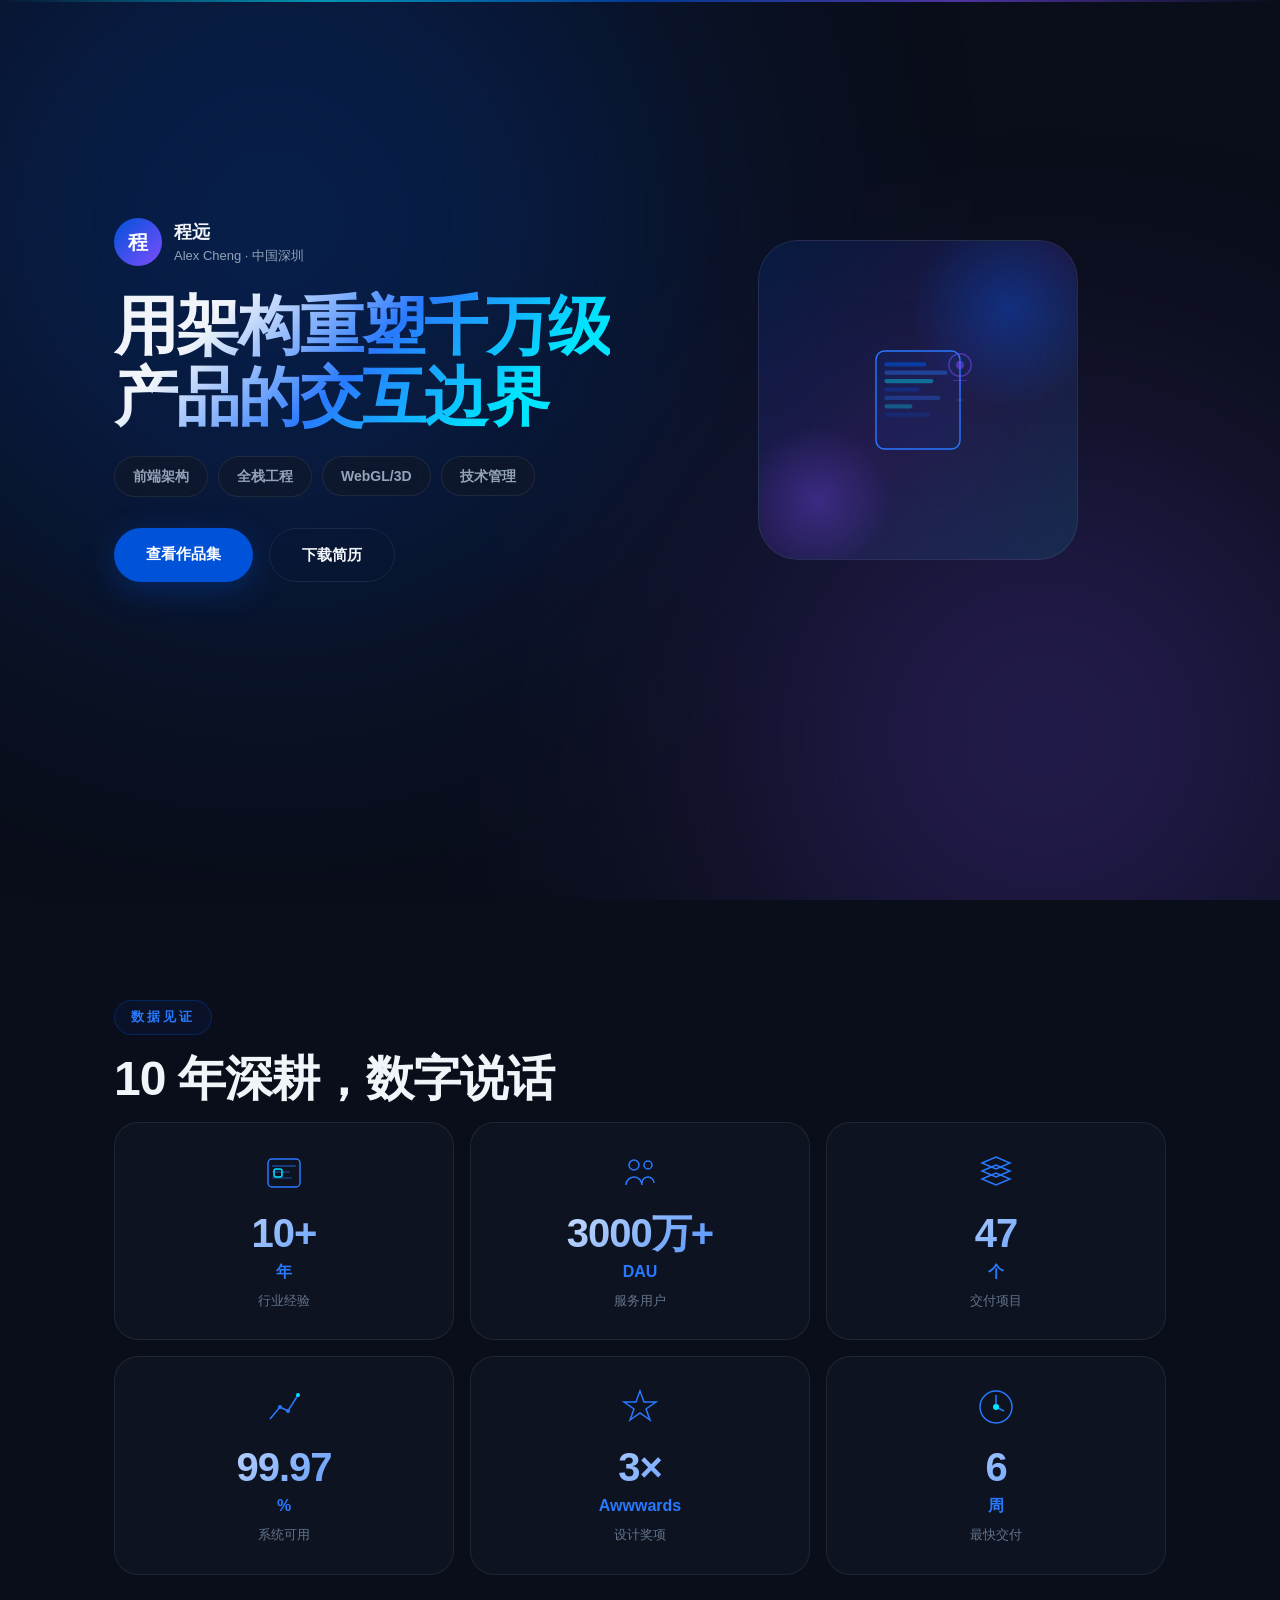
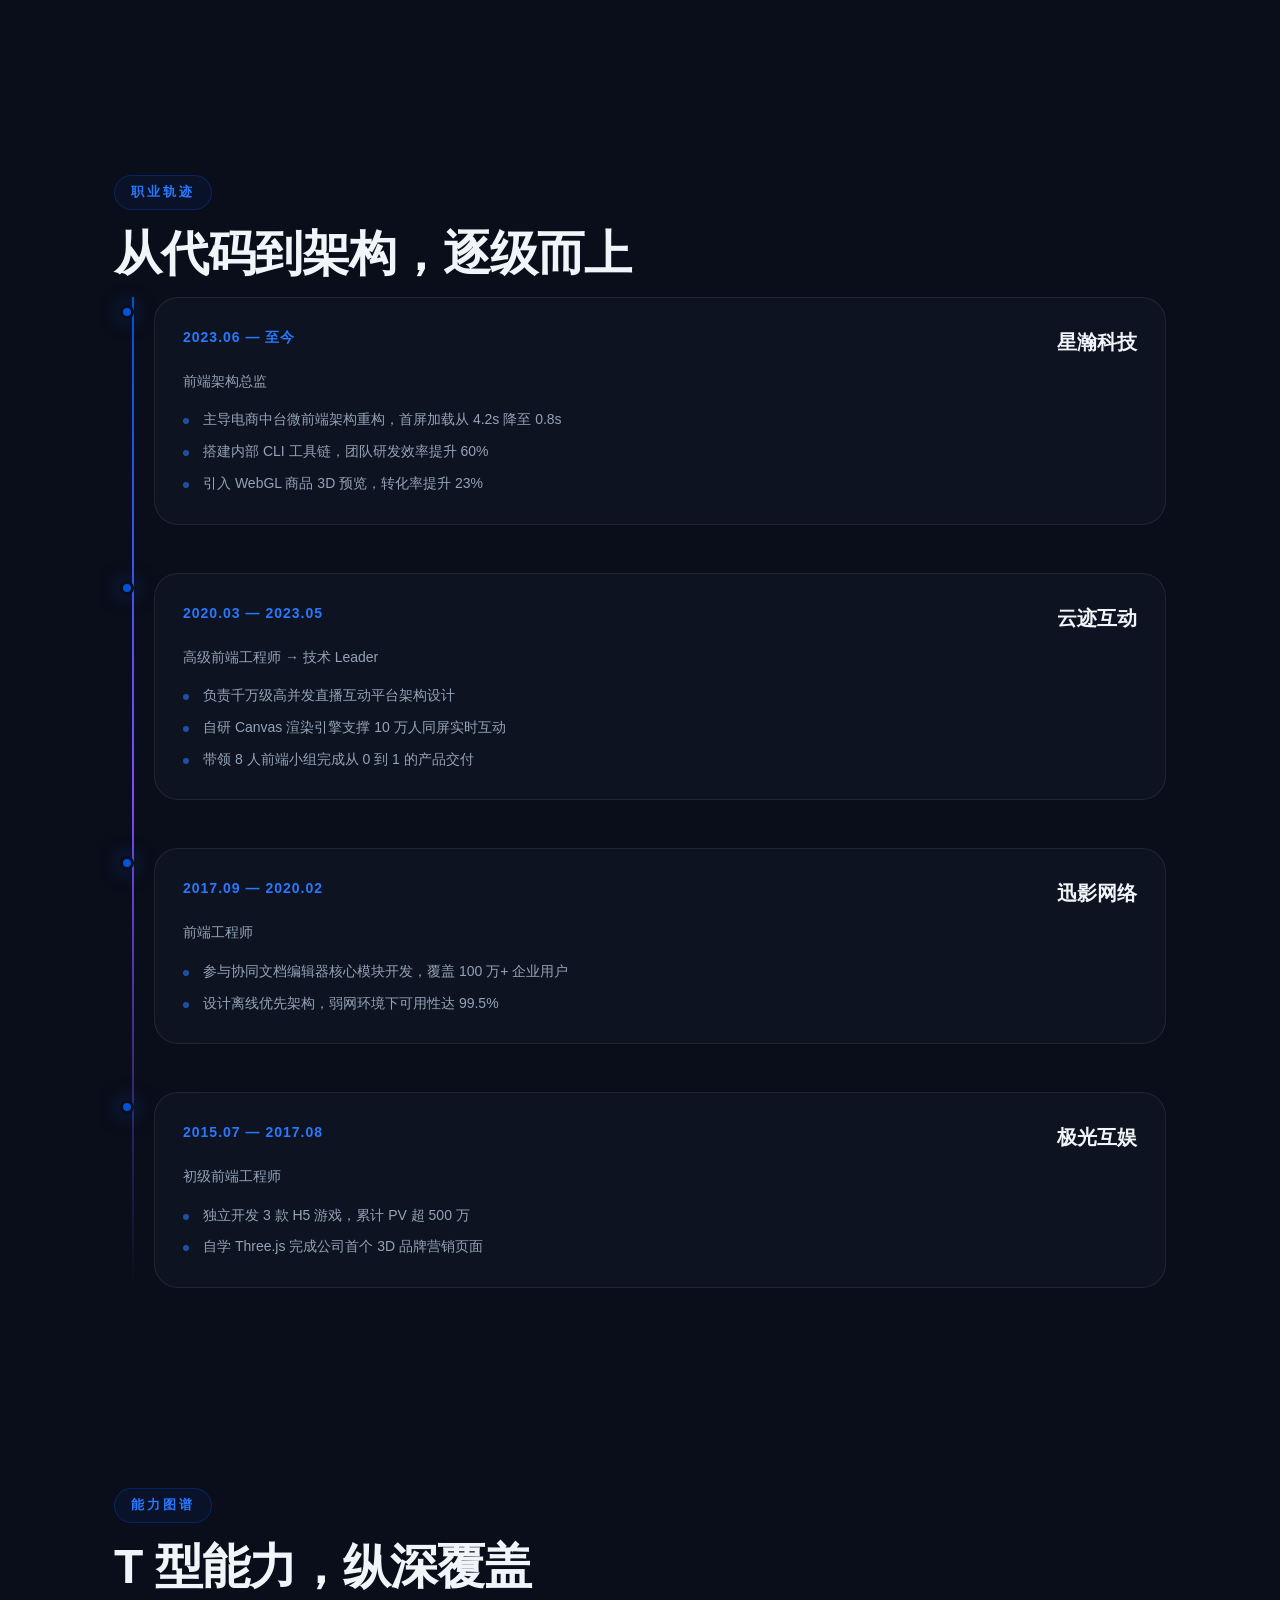
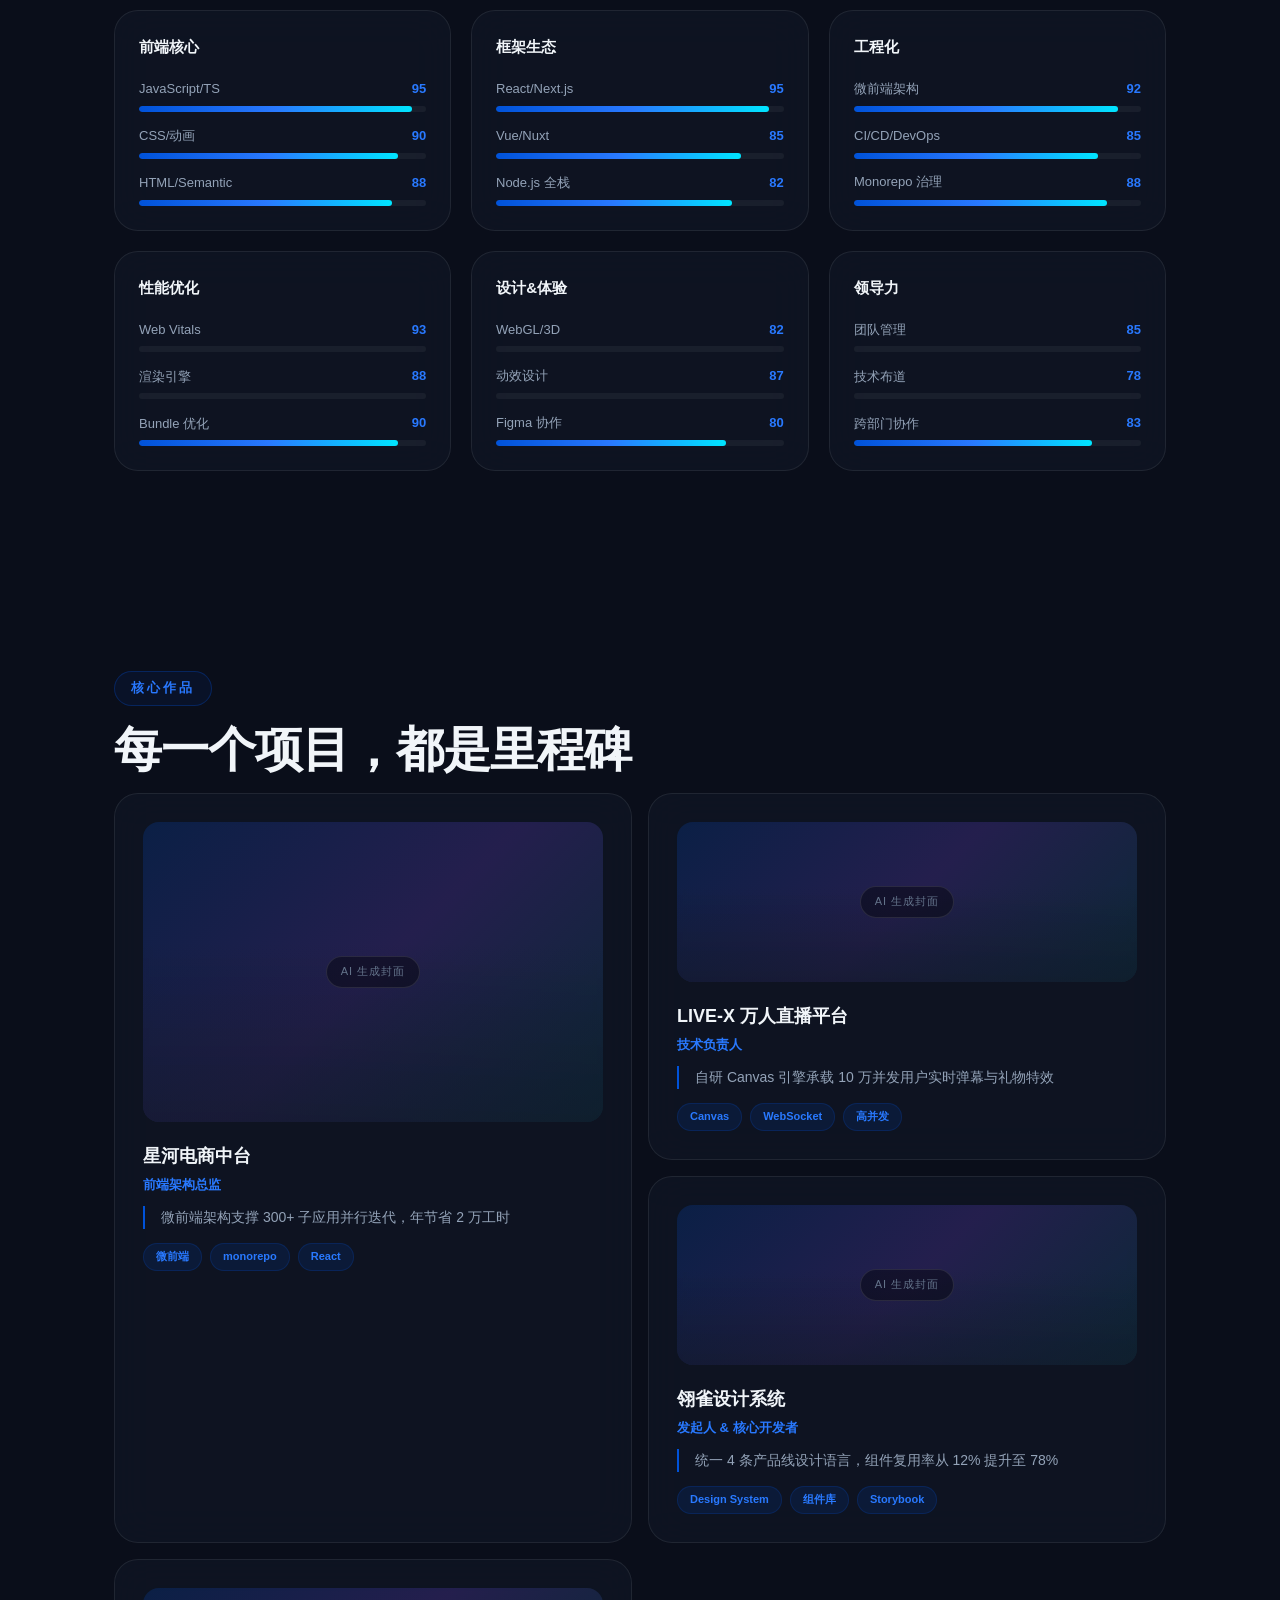
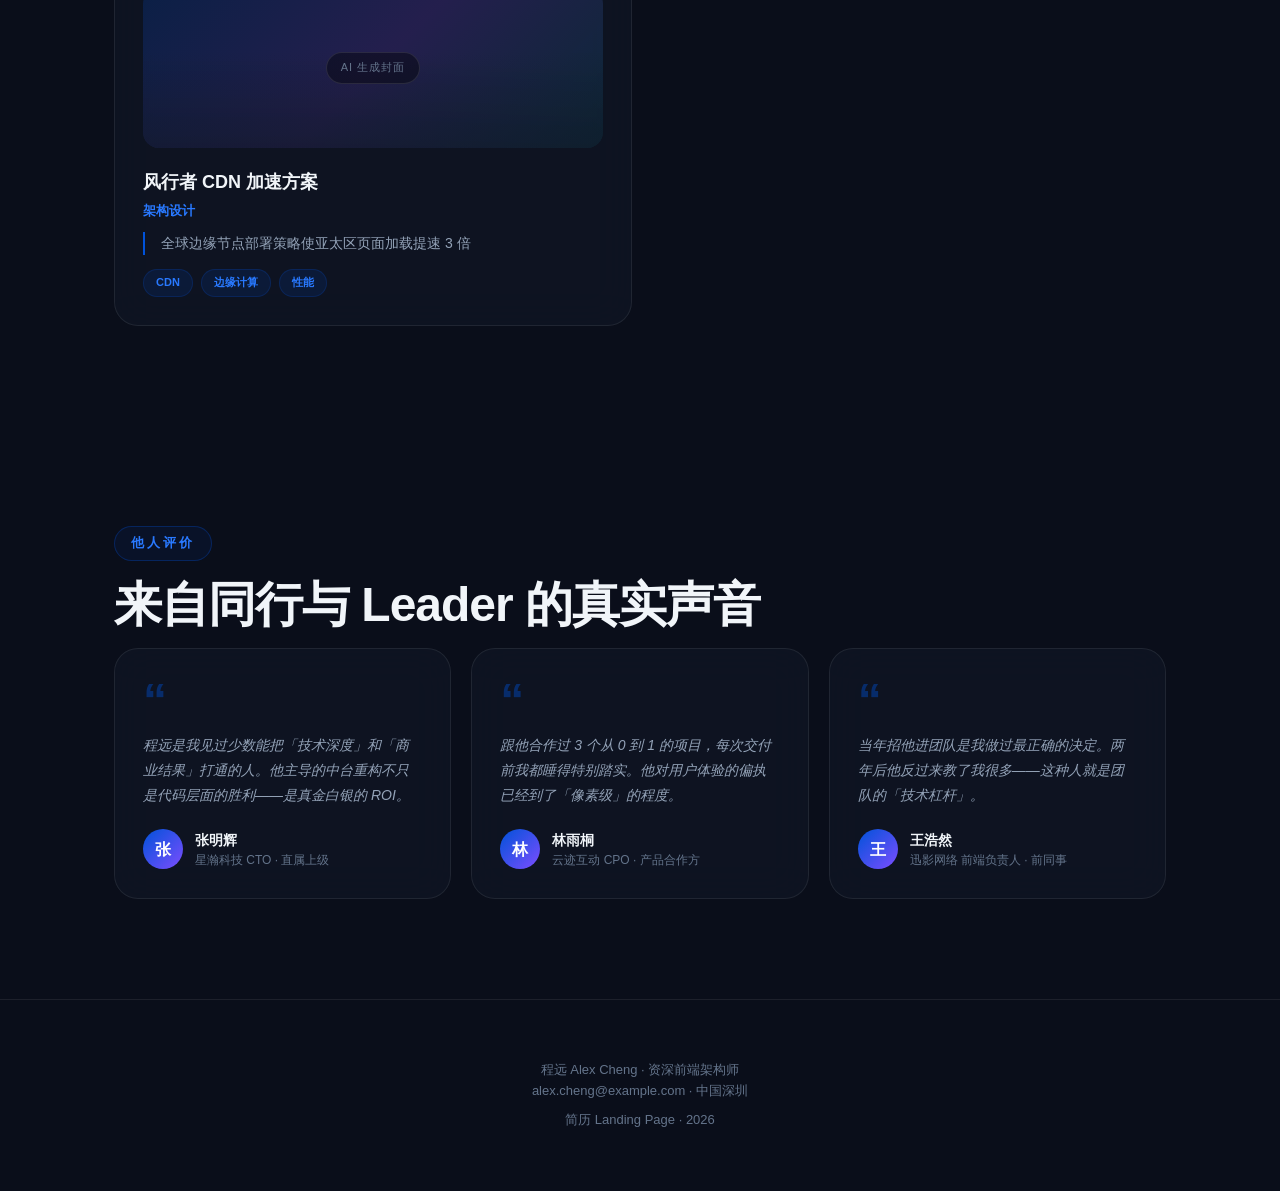
==== output.html @ d4f2538b "初始版本：第一个存档点" ====
<!DOCTYPE html>
<html lang="zh-CN">
<head>
<meta charset="UTF-8">
<meta name="viewport" content="width=device-width, initial-scale=1.0">
<meta name="description" content="程远 Alex Cheng - 资深前端架构师，10年深耕千万级产品交互边界">
<title>程远 Alex Cheng — 前端架构师</title>
<style>
/* ============================================================
   RESET & BASE
   ============================================================ */
*, *::before, *::after { box-sizing: border-box; margin: 0; padding: 0; }

:root {
  --color-primary: #0052D9;
  --color-primary-glow: #2979FF;
  --color-aurora-teal: #00E5FF;
  --color-aurora-purple: #7C4DFF;
  --color-aurora-pink: #FF4081;
  --color-bg-deep: #0A0E1A;
  --color-bg-mid: #111827;
  --color-bg-card: rgba(17, 24, 39, 0.6);
  --color-border: rgba(255, 255, 255, 0.08);
  --color-text-primary: #F1F5F9;
  --color-text-secondary: #94A3B8;
  --color-text-muted: #64748B;
  --radius-sm: 8px;
  --radius-md: 16px;
  --radius-lg: 24px;
  --radius-xl: 32px;
  --font-stack: -apple-system, BlinkMacSystemFont, "Segoe UI", "PingFang SC", "Hiragino Sans GB", "Microsoft YaHei", "Helvetica Neue", Helvetica, Arial, sans-serif;
  --transition-fast: 200ms cubic-bezier(0.16, 1, 0.3, 1);
  --transition-smooth: 400ms cubic-bezier(0.16, 1, 0.3, 1);
}

html { scroll-behavior: smooth; }

body {
  font-family: var(--font-stack);
  background: var(--color-bg-deep);
  color: var(--color-text-primary);
  line-height: 1.6;
  overflow-x: hidden;
  -webkit-font-smoothing: antialiased;
  -moz-osx-font-smoothing: grayscale;
}

::-webkit-scrollbar { width: 6px; }
::-webkit-scrollbar-track { background: var(--color-bg-deep); }
::-webkit-scrollbar-thumb { background: var(--color-text-muted); border-radius: 3px; }

/* ============================================================
   AURORA BACKGROUND
   ============================================================ */
.aurora-bg {
  position: fixed; inset: 0; z-index: 0; pointer-events: none; overflow: hidden;
}
.aurora-bg::before, .aurora-bg::after {
  content: ''; position: absolute;
  border-radius: 50%;
  filter: blur(140px);
  opacity: 0.25;
  animation: aurora-drift 20s ease-in-out infinite alternate;
}
.aurora-bg::before {
  width: 800px; height: 800px;
  background: var(--color-primary);
  top: -20%; left: -10%;
  animation-delay: 0s;
}
.aurora-bg::after {
  width: 600px; height: 600px;
  background: var(--color-aurora-purple);
  bottom: -15%; right: -5%;
  animation-delay: -10s;
  animation-duration: 25s;
}

@keyframes aurora-drift {
  0% { transform: translate(0, 0) scale(1); }
  33% { transform: translate(60px, -40px) scale(1.15); }
  66% { transform: translate(-30px, 30px) scale(0.95); }
  100% { transform: translate(40px, -20px) scale(1.05); }
}

.aurora-ribbon {
  position: fixed; top: 0; left: 0; width: 100%; height: 2px;
  background: linear-gradient(90deg, transparent, var(--color-aurora-teal), var(--color-primary), var(--color-aurora-purple), transparent);
  z-index: 10; opacity: 0.6;
  animation: ribbon-slide 8s linear infinite;
}
@keyframes ribbon-slide { 0% { transform: translateX(-100%); } 100% { transform: translateX(100%); } }

/* ============================================================
   LAYOUT
   ============================================================ */
.page-wrap { position: relative; z-index: 1; }
.container { max-width: 1100px; margin: 0 auto; padding: 0 24px; }

section { padding: 100px 0; position: relative; }

.section-label {
  display: inline-block;
  font-size: 13px; font-weight: 600; letter-spacing: 3px; text-transform: uppercase;
  color: var(--color-primary-glow);
  margin-bottom: 16px;
  border: 1px solid rgba(0, 82, 217, 0.3);
  padding: 6px 16px; border-radius: 50px;
  background: rgba(0, 82, 217, 0.08);
}
.section-title {
  font-size: clamp(28px, 5vw, 48px); font-weight: 800; letter-spacing: -1px;
  line-height: 1.15; margin-bottom: 16px; color: var(--color-text-primary);
}

/* ============================================================
   HERO CARD
   ============================================================ */
.hero-section {
  min-height: 100vh; display: flex; align-items: center; padding-top: 0;
}
.hero-grid { display: grid; grid-template-columns: 1fr 1fr; gap: 60px; align-items: center; }

.hero-meta { display: flex; align-items: center; gap: 12px; margin-bottom: 24px; }
.hero-avatar {
  width: 48px; height: 48px; border-radius: 50%;
  background: linear-gradient(135deg, var(--color-primary), var(--color-aurora-purple));
  display: flex; align-items: center; justify-content: center;
  font-size: 20px; font-weight: 700; color: white; flex-shrink: 0;
}
.hero-name { font-size: 18px; font-weight: 600; }
.hero-name small { display: block; font-size: 13px; font-weight: 400; color: var(--color-text-secondary); }

.hero-slogan {
  font-size: clamp(36px, 7vw, 64px); font-weight: 900; line-height: 1.1;
  letter-spacing: -2px; margin-bottom: 24px;
  background: linear-gradient(135deg, var(--color-text-primary) 20%, var(--color-primary-glow) 50%, var(--color-aurora-teal) 80%);
  -webkit-background-clip: text; -webkit-text-fill-color: transparent; background-clip: text;
}

.hero-tags { display: flex; flex-wrap: wrap; gap: 10px; margin-bottom: 32px; }
.hero-tag {
  padding: 8px 18px; border-radius: 50px; font-size: 14px; font-weight: 600;
  border: 1px solid var(--color-border);
  background: var(--color-bg-card); backdrop-filter: blur(20px);
  color: var(--color-text-secondary); transition: var(--transition-fast);
}
.hero-tag:hover { border-color: var(--color-primary-glow); color: var(--color-text-primary); }

.hero-cta { display: flex; gap: 16px; flex-wrap: wrap; }
.btn-primary, .btn-secondary {
  padding: 14px 32px; border-radius: 50px; font-size: 15px; font-weight: 600;
  cursor: pointer; transition: var(--transition-fast); text-decoration: none; display: inline-block;
  border: none; font-family: var(--font-stack);
}
.btn-primary {
  background: var(--color-primary); color: white;
  box-shadow: 0 8px 32px rgba(0, 82, 217, 0.3);
}
.btn-primary:hover { background: var(--color-primary-glow); transform: translateY(-2px); box-shadow: 0 12px 40px rgba(0, 82, 217, 0.45); }
.btn-secondary {
  background: transparent; color: var(--color-text-primary);
  border: 1px solid var(--color-border); backdrop-filter: blur(20px);
}
.btn-secondary:hover { border-color: var(--color-text-secondary); background: rgba(255,255,255,0.05); }

.hero-visual {
  position: relative; display: flex; align-items: center; justify-content: center;
}
.hero-shape {
  width: 320px; height: 320px; border-radius: 40px;
  background: linear-gradient(135deg, rgba(0,82,217,0.15), rgba(124,77,255,0.15), rgba(0,229,255,0.1));
  border: 1px solid rgba(255,255,255,0.08); backdrop-filter: blur(40px);
  display: flex; align-items: center; justify-content: center;
  position: relative; overflow: hidden;
}
.hero-shape::before {
  content: ''; position: absolute; width: 200px; height: 200px;
  background: radial-gradient(circle, var(--color-primary) 0%, transparent 70%);
  top: -10%; right: -10%; opacity: 0.4; animation: hero-glow 6s ease-in-out infinite alternate;
}
.hero-shape::after {
  content: ''; position: absolute; width: 150px; height: 150px;
  background: radial-gradient(circle, var(--color-aurora-purple) 0%, transparent 70%);
  bottom: -5%; left: -5%; opacity: 0.3; animation: hero-glow 8s ease-in-out infinite alternate-reverse;
}
@keyframes hero-glow { 0% { transform: translate(0, 0); } 100% { transform: translate(30px, -20px); } }

.hero-code-block {
  width: 200px; height: 200px; display: flex; align-items: center; justify-content: center;
  position: relative; z-index: 1;
}
.hero-code-block svg { width: 140px; height: 140px; }

/* ============================================================
   STATS BOARD
   ============================================================ */
.stats-grid { display: grid; grid-template-columns: repeat(3, 1fr); gap: 16px; }
.stats-card {
  background: var(--color-bg-card); backdrop-filter: blur(20px);
  border: 1px solid var(--color-border); border-radius: var(--radius-lg);
  padding: 28px 24px; text-align: center; transition: var(--transition-smooth);
  position: relative; overflow: hidden;
}
.stats-card::after {
  content: ''; position: absolute; inset: 0; border-radius: var(--radius-lg);
  background: radial-gradient(ellipse at 50% 0%, rgba(0,82,217,0.08), transparent 70%);
  opacity: 0; transition: opacity var(--transition-smooth);
}
.stats-card:hover { border-color: rgba(255,255,255,0.15); transform: translateY(-4px); }
.stats-card:hover::after { opacity: 1; }

.stats-icon { width: 44px; height: 44px; margin: 0 auto 16px; }
.stats-icon svg { width: 100%; height: 100%; }
.stats-value {
  font-size: clamp(28px, 5vw, 40px); font-weight: 900; letter-spacing: -1px;
  background: linear-gradient(135deg, var(--color-text-primary), var(--color-primary-glow));
  -webkit-background-clip: text; -webkit-text-fill-color: transparent; background-clip: text;
  line-height: 1.1; margin-bottom: 4px;
}
.stats-unit { font-size: 16px; font-weight: 600; color: var(--color-primary-glow); }
.stats-label { font-size: 13px; color: var(--color-text-muted); margin-top: 6px; font-weight: 500; }

/* ============================================================
   TIMELINE PRO
   ============================================================ */
.timeline-wrap { position: relative; padding-left: 40px; }
.timeline-line {
  position: absolute; left: 18px; top: 0; bottom: 0; width: 2px;
  background: linear-gradient(to bottom, var(--color-primary), var(--color-aurora-purple), transparent);
}
.timeline-item { position: relative; margin-bottom: 48px; }
.timeline-item:last-child { margin-bottom: 0; }
.timeline-dot {
  position: absolute; left: -34px; top: 8px; width: 14px; height: 14px; border-radius: 50%;
  background: var(--color-primary); border: 3px solid var(--color-bg-deep);
  box-shadow: 0 0 20px rgba(0, 82, 217, 0.5); z-index: 2;
  transition: var(--transition-fast);
}
.timeline-item:hover .timeline-dot { box-shadow: 0 0 30px rgba(0, 130, 255, 0.8); transform: scale(1.3); }

.timeline-card {
  background: var(--color-bg-card); backdrop-filter: blur(20px);
  border: 1px solid var(--color-border); border-radius: var(--radius-lg);
  padding: 28px; transition: var(--transition-smooth);
}
.timeline-card:hover { border-color: rgba(255,255,255,0.15); }
.timeline-header { display: flex; justify-content: space-between; align-items: start; flex-wrap: wrap; gap: 8px; margin-bottom: 12px; }
.timeline-date { font-size: 14px; font-weight: 600; color: var(--color-primary-glow); letter-spacing: 1px; }
.timeline-company { font-size: 20px; font-weight: 700; }
.timeline-role { font-size: 14px; color: var(--color-text-secondary); font-weight: 500; margin-bottom: 16px; }
.timeline-bullets { list-style: none; display: flex; flex-direction: column; gap: 8px; }
.timeline-bullets li {
  padding-left: 20px; position: relative; font-size: 14px; color: var(--color-text-secondary);
  line-height: 1.7;
}
.timeline-bullets li::before {
  content: ''; position: absolute; left: 0; top: 10px; width: 6px; height: 6px; border-radius: 50%;
  background: var(--color-primary-glow); opacity: 0.6;
}

/* ============================================================
   SKILL RADAR
   ============================================================ */
.skill-grid { display: grid; grid-template-columns: repeat(3, 1fr); gap: 20px; }
.skill-category {
  background: var(--color-bg-card); backdrop-filter: blur(20px);
  border: 1px solid var(--color-border); border-radius: var(--radius-lg);
  padding: 24px;
}
.skill-category h3 {
  font-size: 15px; font-weight: 700; margin-bottom: 20px; color: var(--color-text-primary);
}
.skill-item { margin-bottom: 14px; }
.skill-item:last-child { margin-bottom: 0; }
.skill-head { display: flex; justify-content: space-between; margin-bottom: 6px; font-size: 13px; }
.skill-name { color: var(--color-text-secondary); }
.skill-score { font-weight: 700; color: var(--color-primary-glow); }
.skill-bar {
  width: 100%; height: 6px; background: rgba(255,255,255,0.05); border-radius: 3px; overflow: hidden;
}
.skill-fill {
  height: 100%; border-radius: 3px;
  background: linear-gradient(90deg, var(--color-primary), var(--color-primary-glow), var(--color-aurora-teal));
  transition: width 1.2s cubic-bezier(0.16, 1, 0.3, 1);
  width: 0;
}
.skill-fill.visible { width: var(--fill); }

/* ============================================================
   BENTO GALLERY
   ============================================================ */
.bento-grid {
  display: grid; grid-template-columns: 1fr 1fr; grid-template-rows: auto auto;
  gap: 16px;
}
.bento-project {
  background: var(--color-bg-card); backdrop-filter: blur(20px);
  border: 1px solid var(--color-border); border-radius: var(--radius-lg);
  padding: 28px; transition: var(--transition-smooth); position: relative; overflow: hidden;
  cursor: default;
}
.bento-project:nth-child(1) { grid-row: span 2; }
.bento-project:hover { border-color: rgba(255,255,255,0.15); transform: translateY(-2px); }

.bento-img-placeholder {
  width: 100%; height: 160px; border-radius: var(--radius-md);
  background: linear-gradient(135deg, rgba(0,82,217,0.2), rgba(124,77,255,0.2), rgba(0,229,255,0.1));
  margin-bottom: 20px; display: flex; align-items: center; justify-content: center;
  font-size: 12px; color: var(--color-text-muted); letter-spacing: 1px; position: relative;
  overflow: hidden;
}
.bento-project:nth-child(1) .bento-img-placeholder { height: 300px; }
.bento-img-placeholder::after {
  content: ''; position: absolute; inset: 0;
  background: linear-gradient(to top, var(--color-bg-card), transparent 60%);
}
.bento-img-label {
  position: relative; z-index: 2; background: rgba(0,0,0,0.4); padding: 6px 14px;
  border-radius: 50px; font-size: 11px; letter-spacing: 1px;
  border: 1px solid rgba(255,255,255,0.1);
}
.bento-title { font-size: 18px; font-weight: 700; margin-bottom: 4px; }
.bento-role { font-size: 13px; color: var(--color-primary-glow); font-weight: 600; margin-bottom: 10px; }
.bento-impact {
  font-size: 14px; color: var(--color-text-secondary); line-height: 1.7; margin-bottom: 14px;
  position: relative; padding-left: 16px; border-left: 2px solid var(--color-primary);
}
.bento-tags { display: flex; gap: 8px; flex-wrap: wrap; }
.bento-tag {
  padding: 4px 12px; border-radius: 50px; font-size: 11px; font-weight: 600;
  background: rgba(0,82,217,0.12); color: var(--color-primary-glow);
  border: 1px solid rgba(0,82,217,0.2);
}

/* ============================================================
   TESTIMONIAL
   ============================================================ */
.testimonial-grid { display: grid; grid-template-columns: repeat(3, 1fr); gap: 20px; }
.testimonial-card {
  background: var(--color-bg-card); backdrop-filter: blur(20px);
  border: 1px solid var(--color-border); border-radius: var(--radius-lg);
  padding: 28px; transition: var(--transition-smooth); position: relative;
}
.testimonial-card:hover { border-color: rgba(255,255,255,0.12); }
.testimonial-quote {
  font-size: 14px; line-height: 1.8; color: var(--color-text-secondary);
  margin-bottom: 20px; position: relative; font-style: italic;
}
.testimonial-quote::before {
  content: '\201C'; font-size: 48px; line-height: 1; color: var(--color-primary);
  display: block; margin-bottom: 8px; font-style: normal; font-weight: 900;
  opacity: 0.4;
}
.testimonial-author { display: flex; align-items: center; gap: 12px; }
.testimonial-avatar {
  width: 40px; height: 40px; border-radius: 50%;
  background: linear-gradient(135deg, var(--color-primary), var(--color-aurora-purple));
  display: flex; align-items: center; justify-content: center;
  font-size: 16px; font-weight: 700; color: white;
  flex-shrink: 0;
}
.testimonial-name { font-size: 14px; font-weight: 700; }
.testimonial-relation { font-size: 12px; color: var(--color-text-muted); }

/* ============================================================
   FOOTER
   ============================================================ */
.footer {
  text-align: center; padding: 60px 24px; border-top: 1px solid var(--color-border);
  color: var(--color-text-muted); font-size: 13px;
}

/* ============================================================
   RESPONSIVE
   ============================================================ */
@media (max-width: 768px) {
  .hero-grid { grid-template-columns: 1fr; gap: 40px; }
  .hero-visual { order: -1; }
  .hero-shape { width: 200px; height: 200px; border-radius: 30px; }
  .hero-slogan { font-size: 32px; }
  .stats-grid { grid-template-columns: repeat(2, 1fr); }
  .skill-grid { grid-template-columns: 1fr; }
  .bento-grid { grid-template-columns: 1fr; }
  .bento-project:nth-child(1) { grid-row: span 1; }
  .bento-project:nth-child(1) .bento-img-placeholder { height: 160px; }
  .testimonial-grid { grid-template-columns: 1fr; }
  .timeline-wrap { padding-left: 32px; }
  .timeline-dot { left: -26px; }
  .timeline-line { left: 12px; }
  section { padding: 60px 0; }
}

@media (max-width: 480px) {
  .stats-grid { grid-template-columns: 1fr 1fr; gap: 10px; }
  .stats-card { padding: 20px 16px; }
  .hero-cta { flex-direction: column; }
}

/* ============================================================
   REDUCED MOTION
   ============================================================ */
@media (prefers-reduced-motion: reduce) {
  *, *::before, *::after {
    animation-duration: 0.01ms !important; animation-iteration-count: 1 !important;
    transition-duration: 0.01ms !important;
  }
  html { scroll-behavior: auto; }
  .aurora-bg::before, .aurora-bg::after { animation: none; opacity: 0.15; }
  .aurora-ribbon { display: none; }
}

/* ============================================================
   SCROLL ANIMATIONS
   ============================================================ */
.reveal {
  opacity: 0; transform: translateY(40px);
  transition: opacity 0.8s cubic-bezier(0.16, 1, 0.3, 1), transform 0.8s cubic-bezier(0.16, 1, 0.3, 1);
}
.reveal.visible { opacity: 1; transform: translateY(0); }
.reveal-delay-1 { transition-delay: 0.1s; }
.reveal-delay-2 { transition-delay: 0.2s; }
.reveal-delay-3 { transition-delay: 0.3s; }
.reveal-delay-4 { transition-delay: 0.4s; }
.reveal-delay-5 { transition-delay: 0.5s; }
</style>
</head>
<body>

<!-- Aurora Background -->
<div class="aurora-bg" aria-hidden="true"></div>
<div class="aurora-ribbon" aria-hidden="true"></div>

<!-- ============================================================
     PAGE WRAP
     ============================================================ -->
<div class="page-wrap">

<!-- ============================================================
     HERO CARD
     ============================================================ -->
<section class="hero-section">
  <div class="container">
    <div class="hero-grid">
      <div class="hero-content reveal">
        <div class="hero-meta">
          <div class="hero-avatar">程</div>
          <div class="hero-name">
            程远 <small>Alex Cheng · 中国深圳</small>
          </div>
        </div>
        <h1 class="hero-slogan">用架构重塑千万级产品的交互边界</h1>
        <div class="hero-tags">
          <span class="hero-tag">前端架构</span>
          <span class="hero-tag">全栈工程</span>
          <span class="hero-tag">WebGL/3D</span>
          <span class="hero-tag">技术管理</span>
        </div>
        <div class="hero-cta">
          <a href="#bento" class="btn-primary">查看作品集</a>
          <a href="#footer" class="btn-secondary">下载简历</a>
        </div>
      </div>
      <div class="hero-visual reveal reveal-delay-2">
        <div class="hero-shape">
          <div class="hero-code-block">
            <svg viewBox="0 0 200 200" fill="none" xmlns="http://www.w3.org/2000/svg">
              <rect x="40" y="30" width="120" height="140" rx="12" stroke="#2979FF" stroke-width="2" fill="rgba(0,82,217,0.08)"/>
              <rect x="52" y="46" width="60" height="6" rx="3" fill="#0052D9" opacity="0.6"/>
              <rect x="52" y="58" width="90" height="6" rx="3" fill="#2979FF" opacity="0.4"/>
              <rect x="52" y="70" width="70" height="6" rx="3" fill="#00E5FF" opacity="0.4"/>
              <rect x="52" y="82" width="50" height="6" rx="3" fill="#0052D9" opacity="0.3"/>
              <rect x="52" y="94" width="80" height="6" rx="3" fill="#2979FF" opacity="0.3"/>
              <rect x="52" y="106" width="40" height="6" rx="3" fill="#00E5FF" opacity="0.3"/>
              <rect x="52" y="118" width="65" height="6" rx="3" fill="#0052D9" opacity="0.2"/>
              <circle cx="160" cy="50" r="16" fill="none" stroke="#7C4DFF" stroke-width="2" opacity="0.5"/>
              <circle cx="160" cy="50" r="6" fill="#7C4DFF" opacity="0.5"/>
              <path d="M160 62 L160 82" stroke="#7C4DFF" stroke-width="1.5" opacity="0.4"/>
              <path d="M150 72 L170 72" stroke="#7C4DFF" stroke-width="1.5" opacity="0.4"/>
              <path d="M155 100 L165 100" stroke="#00E5FF" stroke-width="1" opacity="0.3"/>
            </svg>
          </div>
        </div>
      </div>
    </div>
  </div>
</section>

<!-- ============================================================
     STATS BOARD
     ============================================================ -->
<section id="stats">
  <div class="container">
    <div class="section-label reveal">数据见证</div>
    <h2 class="section-title reveal reveal-delay-1">10 年深耕，数字说话</h2>
    <div class="stats-grid reveal reveal-delay-2">
      <div class="stats-card">
        <div class="stats-icon">
          <svg viewBox="0 0 44 44" fill="none"><rect x="6" y="8" width="32" height="28" rx="4" stroke="#2979FF" stroke-width="1.5"/><rect x="10" y="14" width="24" height="2" rx="1" fill="#2979FF" opacity="0.4"/><rect x="10" y="20" width="18" height="2" rx="1" fill="#2979FF" opacity="0.3"/><rect x="10" y="26" width="20" height="2" rx="1" fill="#2979FF" opacity="0.3"/><rect x="12" y="18" width="8" height="8" rx="2" fill="none" stroke="#00E5FF" stroke-width="1.5"/></svg>
        </div>
        <div class="stats-value">10+</div>
        <div class="stats-unit">年</div>
        <div class="stats-label">行业经验</div>
      </div>
      <div class="stats-card">
        <div class="stats-icon">
          <svg viewBox="0 0 44 44" fill="none"><circle cx="16" cy="14" r="5" stroke="#2979FF" stroke-width="1.5"/><path d="M8 34c0-4.4 3.6-8 8-8s8 3.6 8 8" stroke="#2979FF" stroke-width="1.5"/><circle cx="30" cy="14" r="4" stroke="#2979FF" stroke-width="1.5"/><path d="M24 32c0-3.3 2.7-6 6-6s6 2.7 6 6" stroke="#2979FF" stroke-width="1.5"/></svg>
        </div>
        <div class="stats-value">3000万+</div>
        <div class="stats-unit">DAU</div>
        <div class="stats-label">服务用户</div>
      </div>
      <div class="stats-card">
        <div class="stats-icon">
          <svg viewBox="0 0 44 44" fill="none"><path d="M8 12 L22 6 L36 12 L22 18 Z" stroke="#2979FF" stroke-width="1.5"/><path d="M8 20 L22 14 L36 20 L22 26 Z" stroke="#2979FF" stroke-width="1.5"/><path d="M8 28 L22 22 L36 28 L22 34 Z" stroke="#2979FF" stroke-width="1.5"/></svg>
        </div>
        <div class="stats-value">47</div>
        <div class="stats-unit">个</div>
        <div class="stats-label">交付项目</div>
      </div>
      <div class="stats-card">
        <div class="stats-icon">
          <svg viewBox="0 0 44 44" fill="none"><polyline points="8,34 18,22 26,26 36,10" stroke="#2979FF" stroke-width="1.5" fill="none"/><circle cx="18" cy="22" r="2" fill="#2979FF"/><circle cx="26" cy="26" r="2" fill="#2979FF"/><circle cx="36" cy="10" r="2" fill="#00E5FF"/></svg>
        </div>
        <div class="stats-value">99.97</div>
        <div class="stats-unit">%</div>
        <div class="stats-label">系统可用</div>
      </div>
      <div class="stats-card">
        <div class="stats-icon">
          <svg viewBox="0 0 44 44" fill="none"><polygon points="22,6 26,17 38,17 28,24 32,35 22,28 12,35 16,24 6,17 18,17" stroke="#2979FF" stroke-width="1.5"/></svg>
        </div>
        <div class="stats-value">3&times;</div>
        <div class="stats-unit">Awwwards</div>
        <div class="stats-label">设计奖项</div>
      </div>
      <div class="stats-card">
        <div class="stats-icon">
          <svg viewBox="0 0 44 44" fill="none"><circle cx="22" cy="22" r="16" stroke="#2979FF" stroke-width="1.5"/><polyline points="22,10 22,22 30,26" stroke="#2979FF" stroke-width="1.5"/><circle cx="22" cy="22" r="3" fill="#00E5FF"/></svg>
        </div>
        <div class="stats-value">6</div>
        <div class="stats-unit">周</div>
        <div class="stats-label">最快交付</div>
      </div>
    </div>
  </div>
</section>

<!-- ============================================================
     TIMELINE PRO
     ============================================================ -->
<section id="timeline">
  <div class="container">
    <div class="section-label reveal">职业轨迹</div>
    <h2 class="section-title reveal reveal-delay-1">从代码到架构，逐级而上</h2>
    <div class="timeline-wrap reveal reveal-delay-2">
      <div class="timeline-line"></div>

      <div class="timeline-item">
        <div class="timeline-dot"></div>
        <div class="timeline-card">
          <div class="timeline-header">
            <span class="timeline-date">2023.06 — 至今</span>
            <span class="timeline-company">星瀚科技</span>
          </div>
          <div class="timeline-role">前端架构总监</div>
          <ul class="timeline-bullets">
            <li>主导电商中台微前端架构重构，首屏加载从 4.2s 降至 0.8s</li>
            <li>搭建内部 CLI 工具链，团队研发效率提升 60%</li>
            <li>引入 WebGL 商品 3D 预览，转化率提升 23%</li>
          </ul>
        </div>
      </div>

      <div class="timeline-item">
        <div class="timeline-dot"></div>
        <div class="timeline-card">
          <div class="timeline-header">
            <span class="timeline-date">2020.03 — 2023.05</span>
            <span class="timeline-company">云迹互动</span>
          </div>
          <div class="timeline-role">高级前端工程师 → 技术 Leader</div>
          <ul class="timeline-bullets">
            <li>负责千万级高并发直播互动平台架构设计</li>
            <li>自研 Canvas 渲染引擎支撑 10 万人同屏实时互动</li>
            <li>带领 8 人前端小组完成从 0 到 1 的产品交付</li>
          </ul>
        </div>
      </div>

      <div class="timeline-item">
        <div class="timeline-dot"></div>
        <div class="timeline-card">
          <div class="timeline-header">
            <span class="timeline-date">2017.09 — 2020.02</span>
            <span class="timeline-company">迅影网络</span>
          </div>
          <div class="timeline-role">前端工程师</div>
          <ul class="timeline-bullets">
            <li>参与协同文档编辑器核心模块开发，覆盖 100 万+ 企业用户</li>
            <li>设计离线优先架构，弱网环境下可用性达 99.5%</li>
          </ul>
        </div>
      </div>

      <div class="timeline-item">
        <div class="timeline-dot"></div>
        <div class="timeline-card">
          <div class="timeline-header">
            <span class="timeline-date">2015.07 — 2017.08</span>
            <span class="timeline-company">极光互娱</span>
          </div>
          <div class="timeline-role">初级前端工程师</div>
          <ul class="timeline-bullets">
            <li>独立开发 3 款 H5 游戏，累计 PV 超 500 万</li>
            <li>自学 Three.js 完成公司首个 3D 品牌营销页面</li>
          </ul>
        </div>
      </div>

    </div>
  </div>
</section>

<!-- ============================================================
     SKILL RADAR
     ============================================================ -->
<section id="skills">
  <div class="container">
    <div class="section-label reveal">能力图谱</div>
    <h2 class="section-title reveal reveal-delay-1">T 型能力，纵深覆盖</h2>
    <div class="skill-grid reveal reveal-delay-2" id="skill-grid">
    </div>
  </div>
</section>

<!-- ============================================================
     BENTO GALLERY
     ============================================================ -->
<section id="bento">
  <div class="container">
    <div class="section-label reveal">核心作品</div>
    <h2 class="section-title reveal reveal-delay-1">每一个项目，都是里程碑</h2>
    <div class="bento-grid reveal reveal-delay-2">

      <div class="bento-project">
        <div class="bento-img-placeholder">
          <span class="bento-img-label">AI 生成封面</span>
        </div>
        <div class="bento-title">星河电商中台</div>
        <div class="bento-role">前端架构总监</div>
        <p class="bento-impact">微前端架构支撑 300+ 子应用并行迭代，年节省 2 万工时</p>
        <div class="bento-tags">
          <span class="bento-tag">微前端</span>
          <span class="bento-tag">monorepo</span>
          <span class="bento-tag">React</span>
        </div>
      </div>

      <div class="bento-project">
        <div class="bento-img-placeholder">
          <span class="bento-img-label">AI 生成封面</span>
        </div>
        <div class="bento-title">LIVE-X 万人直播平台</div>
        <div class="bento-role">技术负责人</div>
        <p class="bento-impact">自研 Canvas 引擎承载 10 万并发用户实时弹幕与礼物特效</p>
        <div class="bento-tags">
          <span class="bento-tag">Canvas</span>
          <span class="bento-tag">WebSocket</span>
          <span class="bento-tag">高并发</span>
        </div>
      </div>

      <div class="bento-project">
        <div class="bento-img-placeholder">
          <span class="bento-img-label">AI 生成封面</span>
        </div>
        <div class="bento-title">翎雀设计系统</div>
        <div class="bento-role">发起人 & 核心开发者</div>
        <p class="bento-impact">统一 4 条产品线设计语言，组件复用率从 12% 提升至 78%</p>
        <div class="bento-tags">
          <span class="bento-tag">Design System</span>
          <span class="bento-tag">组件库</span>
          <span class="bento-tag">Storybook</span>
        </div>
      </div>

      <div class="bento-project">
        <div class="bento-img-placeholder">
          <span class="bento-img-label">AI 生成封面</span>
        </div>
        <div class="bento-title">风行者 CDN 加速方案</div>
        <div class="bento-role">架构设计</div>
        <p class="bento-impact">全球边缘节点部署策略使亚太区页面加载提速 3 倍</p>
        <div class="bento-tags">
          <span class="bento-tag">CDN</span>
          <span class="bento-tag">边缘计算</span>
          <span class="bento-tag">性能</span>
        </div>
      </div>

    </div>
  </div>
</section>

<!-- ============================================================
     TESTIMONIAL
     ============================================================ -->
<section id="testimonial">
  <div class="container">
    <div class="section-label reveal">他人评价</div>
    <h2 class="section-title reveal reveal-delay-1">来自同行与 Leader 的真实声音</h2>
    <div class="testimonial-grid reveal reveal-delay-2">

      <div class="testimonial-card">
        <div class="testimonial-quote">程远是我见过少数能把「技术深度」和「商业结果」打通的人。他主导的中台重构不只是代码层面的胜利——是真金白银的 ROI。</div>
        <div class="testimonial-author">
          <div class="testimonial-avatar">张</div>
          <div>
            <div class="testimonial-name">张明辉</div>
            <div class="testimonial-relation">星瀚科技 CTO · 直属上级</div>
          </div>
        </div>
      </div>

      <div class="testimonial-card">
        <div class="testimonial-quote">跟他合作过 3 个从 0 到 1 的项目，每次交付前我都睡得特别踏实。他对用户体验的偏执已经到了「像素级」的程度。</div>
        <div class="testimonial-author">
          <div class="testimonial-avatar">林</div>
          <div>
            <div class="testimonial-name">林雨桐</div>
            <div class="testimonial-relation">云迹互动 CPO · 产品合作方</div>
          </div>
        </div>
      </div>

      <div class="testimonial-card">
        <div class="testimonial-quote">当年招他进团队是我做过最正确的决定。两年后他反过来教了我很多——这种人就是团队的「技术杠杆」。</div>
        <div class="testimonial-author">
          <div class="testimonial-avatar">王</div>
          <div>
            <div class="testimonial-name">王浩然</div>
            <div class="testimonial-relation">迅影网络 前端负责人 · 前同事</div>
          </div>
        </div>
      </div>

    </div>
  </div>
</section>

<!-- ============================================================
     FOOTER
     ============================================================ -->
<footer class="footer" id="footer">
  <div class="container">
    <p>程远 Alex Cheng · 资深前端架构师</p>
    <p>alex.cheng@example.com · 中国深圳</p>
    <p style="margin-top:8px;color:var(--color-text-muted)">简历 Landing Page · 2026</p>
  </div>
</footer>

</div><!-- /page-wrap -->

<script>
// ============================================================
// SKILL DATA
// ============================================================
var skillData = [
  {
    category: '前端核心',
    skills: [
      { name: 'JavaScript/TS', score: 95 },
      { name: 'CSS/动画', score: 90 },
      { name: 'HTML/Semantic', score: 88 }
    ]
  },
  {
    category: '框架生态',
    skills: [
      { name: 'React/Next.js', score: 95 },
      { name: 'Vue/Nuxt', score: 85 },
      { name: 'Node.js 全栈', score: 82 }
    ]
  },
  {
    category: '工程化',
    skills: [
      { name: '微前端架构', score: 92 },
      { name: 'CI/CD/DevOps', score: 85 },
      { name: 'Monorepo 治理', score: 88 }
    ]
  },
  {
    category: '性能优化',
    skills: [
      { name: 'Web Vitals', score: 93 },
      { name: '渲染引擎', score: 88 },
      { name: 'Bundle 优化', score: 90 }
    ]
  },
  {
    category: '设计&体验',
    skills: [
      { name: 'WebGL/3D', score: 82 },
      { name: '动效设计', score: 87 },
      { name: 'Figma 协作', score: 80 }
    ]
  },
  {
    category: '领导力',
    skills: [
      { name: '团队管理', score: 85 },
      { name: '技术布道', score: 78 },
      { name: '跨部门协作', score: 83 }
    ]
  }
];

// ============================================================
// RENDER SKILL GRID
// ============================================================
(function renderSkills() {
  var grid = document.getElementById('skill-grid');
  var html = '';
  skillData.forEach(function(cat) {
    html += '<div class="skill-category"><h3>' + cat.category + '</h3>';
    cat.skills.forEach(function(s) {
      html += '<div class="skill-item">';
      html += '<div class="skill-head"><span class="skill-name">' + s.name + '</span><span class="skill-score">' + s.score + '</span></div>';
      html += '<div class="skill-bar"><div class="skill-fill" style="--fill:' + s.score + '%" data-fill="' + s.score + '"></div></div>';
      html += '</div>';
    });
    html += '</div>';
  });
  grid.innerHTML = html;
})();

// ============================================================
// SCROLL REVEAL
// ============================================================
(function scrollReveal() {
  var reveals = document.querySelectorAll('.reveal');
  var skillFills = document.querySelectorAll('.skill-fill');

  function isInView(el) {
    var rect = el.getBoundingClientRect();
    return rect.top < window.innerHeight * 0.85 && rect.bottom > 0;
  }

  function handleScroll() {
    reveals.forEach(function(el) {
      if (isInView(el)) { el.classList.add('visible'); }
    });
    skillFills.forEach(function(el) {
      if (isInView(el)) { el.classList.add('visible'); }
    });
  }

  window.addEventListener('scroll', handleScroll, { passive: true });
  handleScroll(); // initial check
})();

// ============================================================
// SMOOTH SCROLL FOR CTA
// ============================================================
(function smoothCta() {
  document.querySelectorAll('a[href^="#"]').forEach(function(anchor) {
    anchor.addEventListener('click', function(e) {
      e.preventDefault();
      var target = document.querySelector(this.getAttribute('href'));
      if (target) { target.scrollIntoView({ behavior: 'smooth' }); }
    });
  });
})();
</script>

</body>
</html>
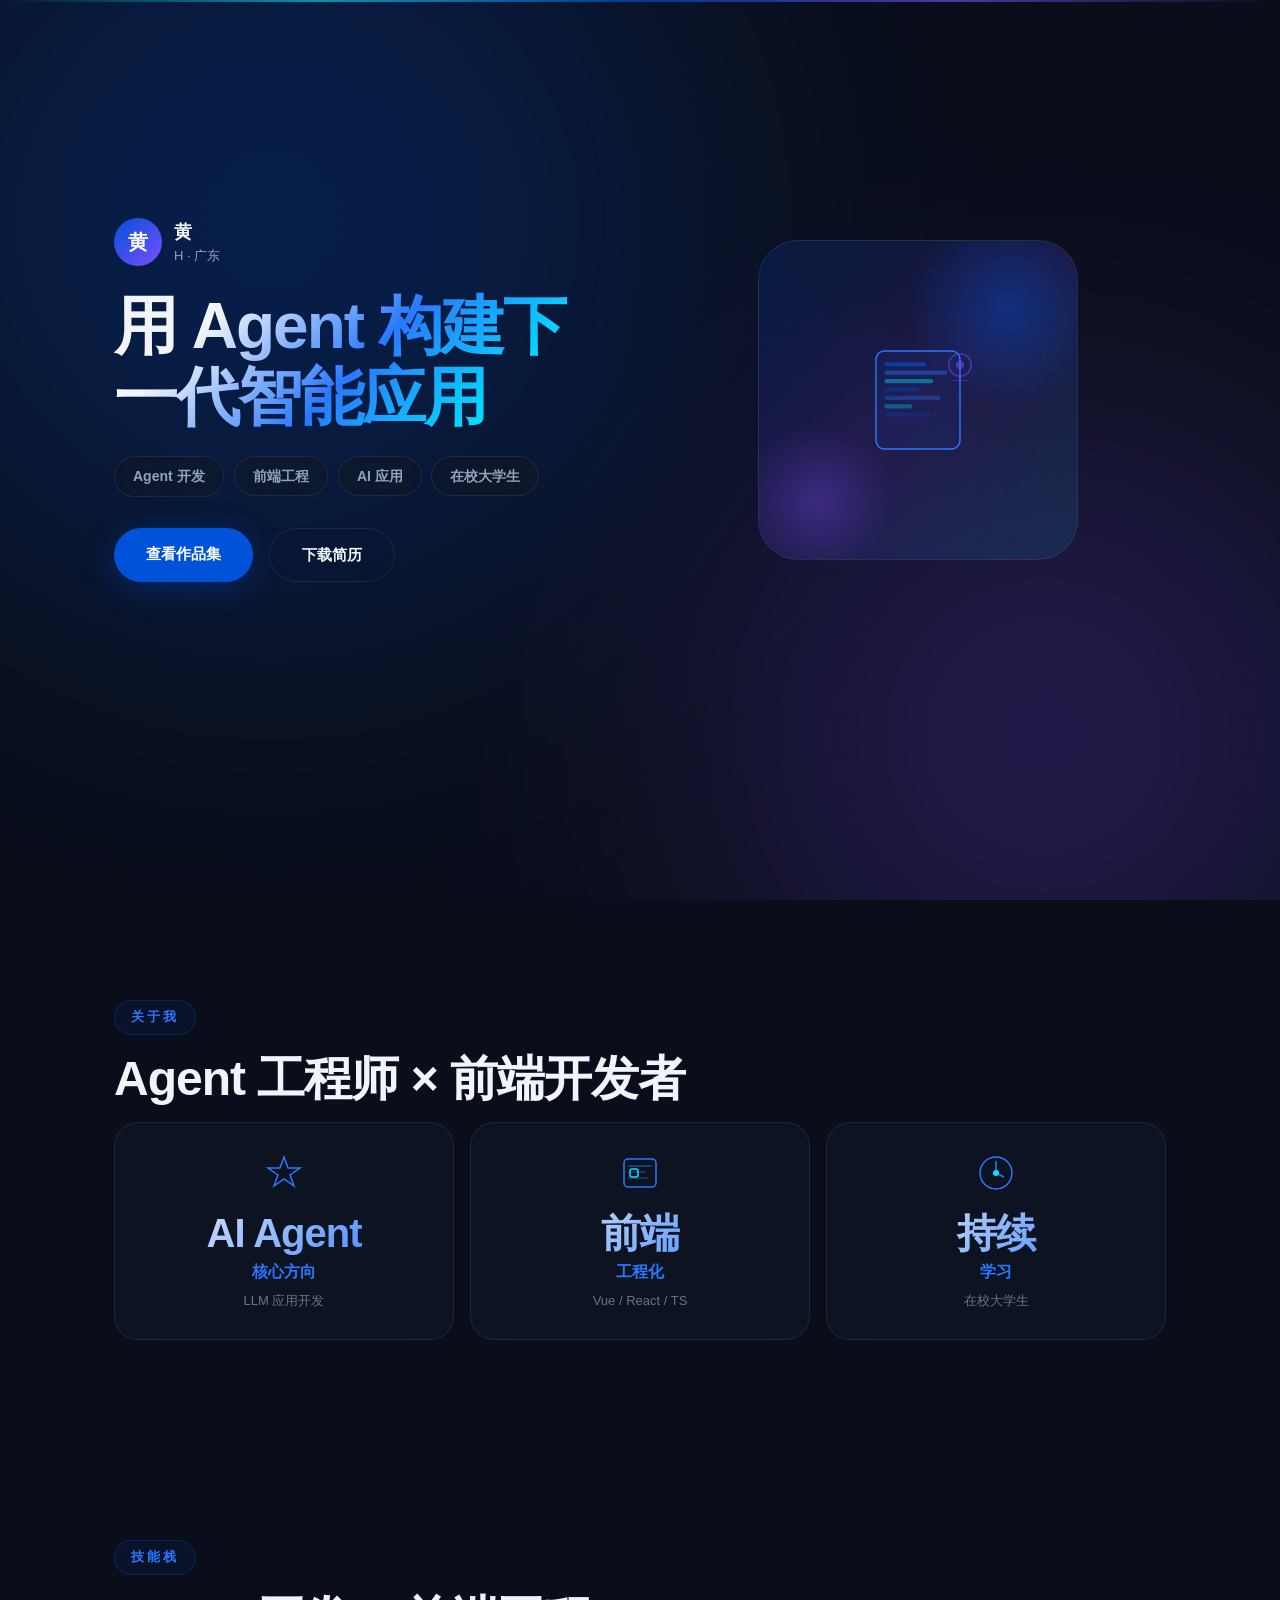
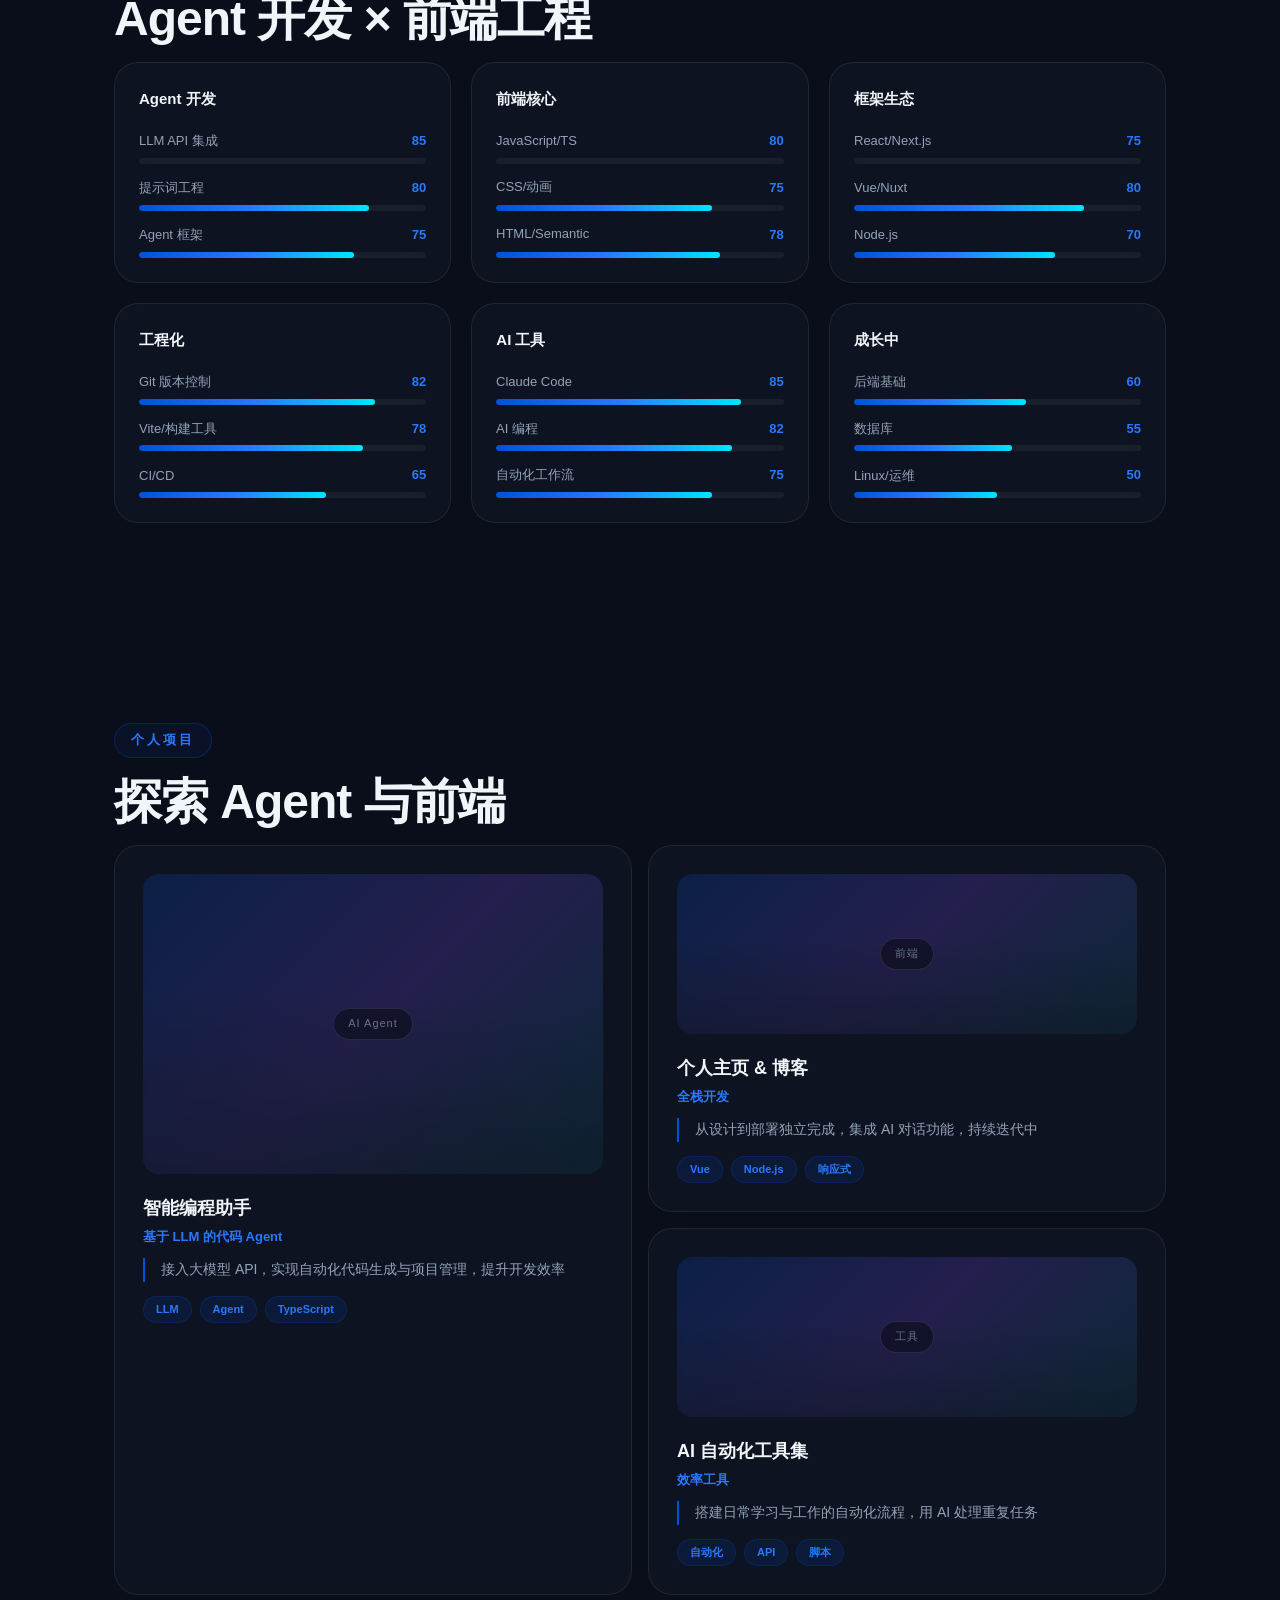
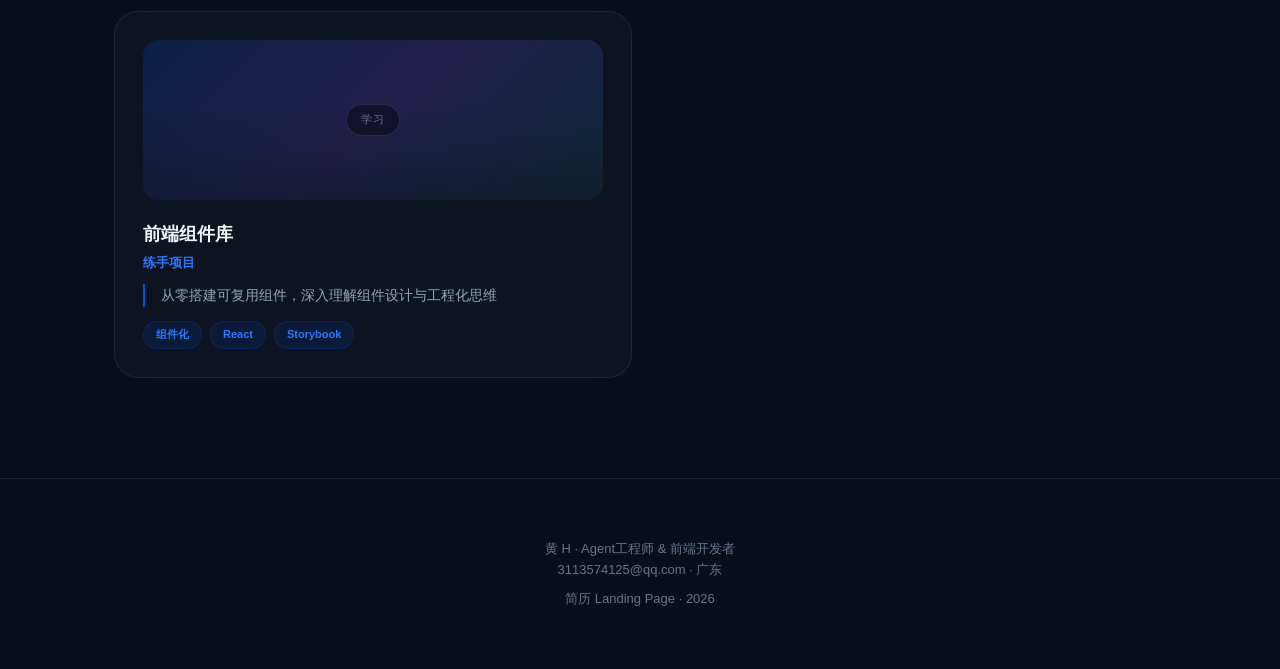
==== commit 4a70e467: "更改简历信息" ====
--- a/output.html
+++ b/output.html
@@ -3,8 +3,8 @@
 <head>
 <meta charset="UTF-8">
 <meta name="viewport" content="width=device-width, initial-scale=1.0">
-<meta name="description" content="程远 Alex Cheng - 资深前端架构师，10年深耕千万级产品交互边界">
-<title>程远 Alex Cheng — 前端架构师</title>
+<meta name="description" content="黄 H - Agent工程师 & 前端开发者">
+<title>黄 H — Agent工程师 & 前端开发者</title>
 <style>
 /* ============================================================
    RESET & BASE
@@ -444,17 +444,17 @@
     <div class="hero-grid">
       <div class="hero-content reveal">
         <div class="hero-meta">
-          <div class="hero-avatar">程</div>
+          <div class="hero-avatar">黄</div>
           <div class="hero-name">
-            程远 <small>Alex Cheng · 中国深圳</small>
+            黄 <small>H · 广东</small>
           </div>
         </div>
-        <h1 class="hero-slogan">用架构重塑千万级产品的交互边界</h1>
+        <h1 class="hero-slogan">用 Agent 构建下一代智能应用</h1>
         <div class="hero-tags">
-          <span class="hero-tag">前端架构</span>
-          <span class="hero-tag">全栈工程</span>
-          <span class="hero-tag">WebGL/3D</span>
-          <span class="hero-tag">技术管理</span>
+          <span class="hero-tag">Agent 开发</span>
+          <span class="hero-tag">前端工程</span>
+          <span class="hero-tag">AI 应用</span>
+          <span class="hero-tag">在校大学生</span>
         </div>
         <div class="hero-cta">
           <a href="#bento" class="btn-primary">查看作品集</a>
@@ -491,133 +491,33 @@
      ============================================================ -->
 <section id="stats">
   <div class="container">
-    <div class="section-label reveal">数据见证</div>
-    <h2 class="section-title reveal reveal-delay-1">10 年深耕，数字说话</h2>
+    <div class="section-label reveal">关于我</div>
+    <h2 class="section-title reveal reveal-delay-1">Agent 工程师 × 前端开发者</h2>
     <div class="stats-grid reveal reveal-delay-2">
       <div class="stats-card">
         <div class="stats-icon">
-          <svg viewBox="0 0 44 44" fill="none"><rect x="6" y="8" width="32" height="28" rx="4" stroke="#2979FF" stroke-width="1.5"/><rect x="10" y="14" width="24" height="2" rx="1" fill="#2979FF" opacity="0.4"/><rect x="10" y="20" width="18" height="2" rx="1" fill="#2979FF" opacity="0.3"/><rect x="10" y="26" width="20" height="2" rx="1" fill="#2979FF" opacity="0.3"/><rect x="12" y="18" width="8" height="8" rx="2" fill="none" stroke="#00E5FF" stroke-width="1.5"/></svg>
-        </div>
-        <div class="stats-value">10+</div>
-        <div class="stats-unit">年</div>
-        <div class="stats-label">行业经验</div>
+          <svg viewBox="0 0 44 44" fill="none"><polygon points="22,6 26,17 38,17 28,24 32,35 22,28 12,35 16,24 6,17 18,17" stroke="#2979FF" stroke-width="1.5"/></svg>
+        </div>
+        <div class="stats-value">AI Agent</div>
+        <div class="stats-unit">核心方向</div>
+        <div class="stats-label">LLM 应用开发</div>
       </div>
       <div class="stats-card">
         <div class="stats-icon">
-          <svg viewBox="0 0 44 44" fill="none"><circle cx="16" cy="14" r="5" stroke="#2979FF" stroke-width="1.5"/><path d="M8 34c0-4.4 3.6-8 8-8s8 3.6 8 8" stroke="#2979FF" stroke-width="1.5"/><circle cx="30" cy="14" r="4" stroke="#2979FF" stroke-width="1.5"/><path d="M24 32c0-3.3 2.7-6 6-6s6 2.7 6 6" stroke="#2979FF" stroke-width="1.5"/></svg>
-        </div>
-        <div class="stats-value">3000万+</div>
-        <div class="stats-unit">DAU</div>
-        <div class="stats-label">服务用户</div>
-      </div>
-      <div class="stats-card">
-        <div class="stats-icon">
-          <svg viewBox="0 0 44 44" fill="none"><path d="M8 12 L22 6 L36 12 L22 18 Z" stroke="#2979FF" stroke-width="1.5"/><path d="M8 20 L22 14 L36 20 L22 26 Z" stroke="#2979FF" stroke-width="1.5"/><path d="M8 28 L22 22 L36 28 L22 34 Z" stroke="#2979FF" stroke-width="1.5"/></svg>
-        </div>
-        <div class="stats-value">47</div>
-        <div class="stats-unit">个</div>
-        <div class="stats-label">交付项目</div>
-      </div>
-      <div class="stats-card">
-        <div class="stats-icon">
-          <svg viewBox="0 0 44 44" fill="none"><polyline points="8,34 18,22 26,26 36,10" stroke="#2979FF" stroke-width="1.5" fill="none"/><circle cx="18" cy="22" r="2" fill="#2979FF"/><circle cx="26" cy="26" r="2" fill="#2979FF"/><circle cx="36" cy="10" r="2" fill="#00E5FF"/></svg>
-        </div>
-        <div class="stats-value">99.97</div>
-        <div class="stats-unit">%</div>
-        <div class="stats-label">系统可用</div>
-      </div>
-      <div class="stats-card">
-        <div class="stats-icon">
-          <svg viewBox="0 0 44 44" fill="none"><polygon points="22,6 26,17 38,17 28,24 32,35 22,28 12,35 16,24 6,17 18,17" stroke="#2979FF" stroke-width="1.5"/></svg>
-        </div>
-        <div class="stats-value">3&times;</div>
-        <div class="stats-unit">Awwwards</div>
-        <div class="stats-label">设计奖项</div>
+          <svg viewBox="0 0 44 44" fill="none"><rect x="6" y="8" width="32" height="28" rx="4" stroke="#2979FF" stroke-width="1.5"/><rect x="10" y="14" width="24" height="2" rx="1" fill="#2979FF" opacity="0.4"/><rect x="10" y="20" width="18" height="2" rx="1" fill="#2979FF" opacity="0.3"/><rect x="10" y="26" width="20" height="2" rx="1" fill="#2979FF" opacity="0.3"/><rect x="12" y="18" width="8" height="8" rx="2" fill="none" stroke="#00E5FF" stroke-width="1.5"/></svg>
+        </div>
+        <div class="stats-value">前端</div>
+        <div class="stats-unit">工程化</div>
+        <div class="stats-label">Vue / React / TS</div>
       </div>
       <div class="stats-card">
         <div class="stats-icon">
           <svg viewBox="0 0 44 44" fill="none"><circle cx="22" cy="22" r="16" stroke="#2979FF" stroke-width="1.5"/><polyline points="22,10 22,22 30,26" stroke="#2979FF" stroke-width="1.5"/><circle cx="22" cy="22" r="3" fill="#00E5FF"/></svg>
         </div>
-        <div class="stats-value">6</div>
-        <div class="stats-unit">周</div>
-        <div class="stats-label">最快交付</div>
-      </div>
-    </div>
-  </div>
-</section>
-
-<!-- ============================================================
-     TIMELINE PRO
-     ============================================================ -->
-<section id="timeline">
-  <div class="container">
-    <div class="section-label reveal">职业轨迹</div>
-    <h2 class="section-title reveal reveal-delay-1">从代码到架构，逐级而上</h2>
-    <div class="timeline-wrap reveal reveal-delay-2">
-      <div class="timeline-line"></div>
-
-      <div class="timeline-item">
-        <div class="timeline-dot"></div>
-        <div class="timeline-card">
-          <div class="timeline-header">
-            <span class="timeline-date">2023.06 — 至今</span>
-            <span class="timeline-company">星瀚科技</span>
-          </div>
-          <div class="timeline-role">前端架构总监</div>
-          <ul class="timeline-bullets">
-            <li>主导电商中台微前端架构重构，首屏加载从 4.2s 降至 0.8s</li>
-            <li>搭建内部 CLI 工具链，团队研发效率提升 60%</li>
-            <li>引入 WebGL 商品 3D 预览，转化率提升 23%</li>
-          </ul>
-        </div>
-      </div>
-
-      <div class="timeline-item">
-        <div class="timeline-dot"></div>
-        <div class="timeline-card">
-          <div class="timeline-header">
-            <span class="timeline-date">2020.03 — 2023.05</span>
-            <span class="timeline-company">云迹互动</span>
-          </div>
-          <div class="timeline-role">高级前端工程师 → 技术 Leader</div>
-          <ul class="timeline-bullets">
-            <li>负责千万级高并发直播互动平台架构设计</li>
-            <li>自研 Canvas 渲染引擎支撑 10 万人同屏实时互动</li>
-            <li>带领 8 人前端小组完成从 0 到 1 的产品交付</li>
-          </ul>
-        </div>
-      </div>
-
-      <div class="timeline-item">
-        <div class="timeline-dot"></div>
-        <div class="timeline-card">
-          <div class="timeline-header">
-            <span class="timeline-date">2017.09 — 2020.02</span>
-            <span class="timeline-company">迅影网络</span>
-          </div>
-          <div class="timeline-role">前端工程师</div>
-          <ul class="timeline-bullets">
-            <li>参与协同文档编辑器核心模块开发，覆盖 100 万+ 企业用户</li>
-            <li>设计离线优先架构，弱网环境下可用性达 99.5%</li>
-          </ul>
-        </div>
-      </div>
-
-      <div class="timeline-item">
-        <div class="timeline-dot"></div>
-        <div class="timeline-card">
-          <div class="timeline-header">
-            <span class="timeline-date">2015.07 — 2017.08</span>
-            <span class="timeline-company">极光互娱</span>
-          </div>
-          <div class="timeline-role">初级前端工程师</div>
-          <ul class="timeline-bullets">
-            <li>独立开发 3 款 H5 游戏，累计 PV 超 500 万</li>
-            <li>自学 Three.js 完成公司首个 3D 品牌营销页面</li>
-          </ul>
-        </div>
-      </div>
-
+        <div class="stats-value">持续</div>
+        <div class="stats-unit">学习</div>
+        <div class="stats-label">在校大学生</div>
+      </div>
     </div>
   </div>
 </section>
@@ -627,8 +527,8 @@
      ============================================================ -->
 <section id="skills">
   <div class="container">
-    <div class="section-label reveal">能力图谱</div>
-    <h2 class="section-title reveal reveal-delay-1">T 型能力，纵深覆盖</h2>
+    <div class="section-label reveal">技能栈</div>
+    <h2 class="section-title reveal reveal-delay-1">Agent 开发 × 前端工程</h2>
     <div class="skill-grid reveal reveal-delay-2" id="skill-grid">
     </div>
   </div>
@@ -639,109 +539,63 @@
      ============================================================ -->
 <section id="bento">
   <div class="container">
-    <div class="section-label reveal">核心作品</div>
-    <h2 class="section-title reveal reveal-delay-1">每一个项目，都是里程碑</h2>
+    <div class="section-label reveal">个人项目</div>
+    <h2 class="section-title reveal reveal-delay-1">探索 Agent 与前端</h2>
     <div class="bento-grid reveal reveal-delay-2">
 
       <div class="bento-project">
         <div class="bento-img-placeholder">
-          <span class="bento-img-label">AI 生成封面</span>
-        </div>
-        <div class="bento-title">星河电商中台</div>
-        <div class="bento-role">前端架构总监</div>
-        <p class="bento-impact">微前端架构支撑 300+ 子应用并行迭代，年节省 2 万工时</p>
+          <span class="bento-img-label">AI Agent</span>
+        </div>
+        <div class="bento-title">智能编程助手</div>
+        <div class="bento-role">基于 LLM 的代码 Agent</div>
+        <p class="bento-impact">接入大模型 API，实现自动化代码生成与项目管理，提升开发效率</p>
         <div class="bento-tags">
-          <span class="bento-tag">微前端</span>
-          <span class="bento-tag">monorepo</span>
-          <span class="bento-tag">React</span>
+          <span class="bento-tag">LLM</span>
+          <span class="bento-tag">Agent</span>
+          <span class="bento-tag">TypeScript</span>
         </div>
       </div>
 
       <div class="bento-project">
         <div class="bento-img-placeholder">
-          <span class="bento-img-label">AI 生成封面</span>
-        </div>
-        <div class="bento-title">LIVE-X 万人直播平台</div>
-        <div class="bento-role">技术负责人</div>
-        <p class="bento-impact">自研 Canvas 引擎承载 10 万并发用户实时弹幕与礼物特效</p>
+          <span class="bento-img-label">前端</span>
+        </div>
+        <div class="bento-title">个人主页 & 博客</div>
+        <div class="bento-role">全栈开发</div>
+        <p class="bento-impact">从设计到部署独立完成，集成 AI 对话功能，持续迭代中</p>
         <div class="bento-tags">
-          <span class="bento-tag">Canvas</span>
-          <span class="bento-tag">WebSocket</span>
-          <span class="bento-tag">高并发</span>
+          <span class="bento-tag">Vue</span>
+          <span class="bento-tag">Node.js</span>
+          <span class="bento-tag">响应式</span>
         </div>
       </div>
 
       <div class="bento-project">
         <div class="bento-img-placeholder">
-          <span class="bento-img-label">AI 生成封面</span>
-        </div>
-        <div class="bento-title">翎雀设计系统</div>
-        <div class="bento-role">发起人 & 核心开发者</div>
-        <p class="bento-impact">统一 4 条产品线设计语言，组件复用率从 12% 提升至 78%</p>
+          <span class="bento-img-label">工具</span>
+        </div>
+        <div class="bento-title">AI 自动化工具集</div>
+        <div class="bento-role">效率工具</div>
+        <p class="bento-impact">搭建日常学习与工作的自动化流程，用 AI 处理重复任务</p>
         <div class="bento-tags">
-          <span class="bento-tag">Design System</span>
-          <span class="bento-tag">组件库</span>
-          <span class="bento-tag">Storybook</span>
+          <span class="bento-tag">自动化</span>
+          <span class="bento-tag">API</span>
+          <span class="bento-tag">脚本</span>
         </div>
       </div>
 
       <div class="bento-project">
         <div class="bento-img-placeholder">
-          <span class="bento-img-label">AI 生成封面</span>
-        </div>
-        <div class="bento-title">风行者 CDN 加速方案</div>
-        <div class="bento-role">架构设计</div>
-        <p class="bento-impact">全球边缘节点部署策略使亚太区页面加载提速 3 倍</p>
+          <span class="bento-img-label">学习</span>
+        </div>
+        <div class="bento-title">前端组件库</div>
+        <div class="bento-role">练手项目</div>
+        <p class="bento-impact">从零搭建可复用组件，深入理解组件设计与工程化思维</p>
         <div class="bento-tags">
-          <span class="bento-tag">CDN</span>
-          <span class="bento-tag">边缘计算</span>
-          <span class="bento-tag">性能</span>
-        </div>
-      </div>
-
-    </div>
-  </div>
-</section>
-
-<!-- ============================================================
-     TESTIMONIAL
-     ============================================================ -->
-<section id="testimonial">
-  <div class="container">
-    <div class="section-label reveal">他人评价</div>
-    <h2 class="section-title reveal reveal-delay-1">来自同行与 Leader 的真实声音</h2>
-    <div class="testimonial-grid reveal reveal-delay-2">
-
-      <div class="testimonial-card">
-        <div class="testimonial-quote">程远是我见过少数能把「技术深度」和「商业结果」打通的人。他主导的中台重构不只是代码层面的胜利——是真金白银的 ROI。</div>
-        <div class="testimonial-author">
-          <div class="testimonial-avatar">张</div>
-          <div>
-            <div class="testimonial-name">张明辉</div>
-            <div class="testimonial-relation">星瀚科技 CTO · 直属上级</div>
-          </div>
-        </div>
-      </div>
-
-      <div class="testimonial-card">
-        <div class="testimonial-quote">跟他合作过 3 个从 0 到 1 的项目，每次交付前我都睡得特别踏实。他对用户体验的偏执已经到了「像素级」的程度。</div>
-        <div class="testimonial-author">
-          <div class="testimonial-avatar">林</div>
-          <div>
-            <div class="testimonial-name">林雨桐</div>
-            <div class="testimonial-relation">云迹互动 CPO · 产品合作方</div>
-          </div>
-        </div>
-      </div>
-
-      <div class="testimonial-card">
-        <div class="testimonial-quote">当年招他进团队是我做过最正确的决定。两年后他反过来教了我很多——这种人就是团队的「技术杠杆」。</div>
-        <div class="testimonial-author">
-          <div class="testimonial-avatar">王</div>
-          <div>
-            <div class="testimonial-name">王浩然</div>
-            <div class="testimonial-relation">迅影网络 前端负责人 · 前同事</div>
-          </div>
+          <span class="bento-tag">组件化</span>
+          <span class="bento-tag">React</span>
+          <span class="bento-tag">Storybook</span>
         </div>
       </div>
 
@@ -754,8 +608,8 @@
      ============================================================ -->
 <footer class="footer" id="footer">
   <div class="container">
-    <p>程远 Alex Cheng · 资深前端架构师</p>
-    <p>alex.cheng@example.com · 中国深圳</p>
+    <p>黄 H · Agent工程师 & 前端开发者</p>
+    <p>3113574125@qq.com · 广东</p>
     <p style="margin-top:8px;color:var(--color-text-muted)">简历 Landing Page · 2026</p>
   </div>
 </footer>
@@ -768,51 +622,51 @@
 // ============================================================
 var skillData = [
   {
+    category: 'Agent 开发',
+    skills: [
+      { name: 'LLM API 集成', score: 85 },
+      { name: '提示词工程', score: 80 },
+      { name: 'Agent 框架', score: 75 }
+    ]
+  },
+  {
     category: '前端核心',
     skills: [
-      { name: 'JavaScript/TS', score: 95 },
-      { name: 'CSS/动画', score: 90 },
-      { name: 'HTML/Semantic', score: 88 }
+      { name: 'JavaScript/TS', score: 80 },
+      { name: 'CSS/动画', score: 75 },
+      { name: 'HTML/Semantic', score: 78 }
     ]
   },
   {
     category: '框架生态',
     skills: [
-      { name: 'React/Next.js', score: 95 },
-      { name: 'Vue/Nuxt', score: 85 },
-      { name: 'Node.js 全栈', score: 82 }
+      { name: 'React/Next.js', score: 75 },
+      { name: 'Vue/Nuxt', score: 80 },
+      { name: 'Node.js', score: 70 }
     ]
   },
   {
     category: '工程化',
     skills: [
-      { name: '微前端架构', score: 92 },
-      { name: 'CI/CD/DevOps', score: 85 },
-      { name: 'Monorepo 治理', score: 88 }
+      { name: 'Git 版本控制', score: 82 },
+      { name: 'Vite/构建工具', score: 78 },
+      { name: 'CI/CD', score: 65 }
     ]
   },
   {
-    category: '性能优化',
+    category: 'AI 工具',
     skills: [
-      { name: 'Web Vitals', score: 93 },
-      { name: '渲染引擎', score: 88 },
-      { name: 'Bundle 优化', score: 90 }
+      { name: 'Claude Code', score: 85 },
+      { name: 'AI 编程', score: 82 },
+      { name: '自动化工作流', score: 75 }
     ]
   },
   {
-    category: '设计&体验',
+    category: '成长中',
     skills: [
-      { name: 'WebGL/3D', score: 82 },
-      { name: '动效设计', score: 87 },
-      { name: 'Figma 协作', score: 80 }
-    ]
-  },
-  {
-    category: '领导力',
-    skills: [
-      { name: '团队管理', score: 85 },
-      { name: '技术布道', score: 78 },
-      { name: '跨部门协作', score: 83 }
+      { name: '后端基础', score: 60 },
+      { name: '数据库', score: 55 },
+      { name: 'Linux/运维', score: 50 }
     ]
   }
 ];
